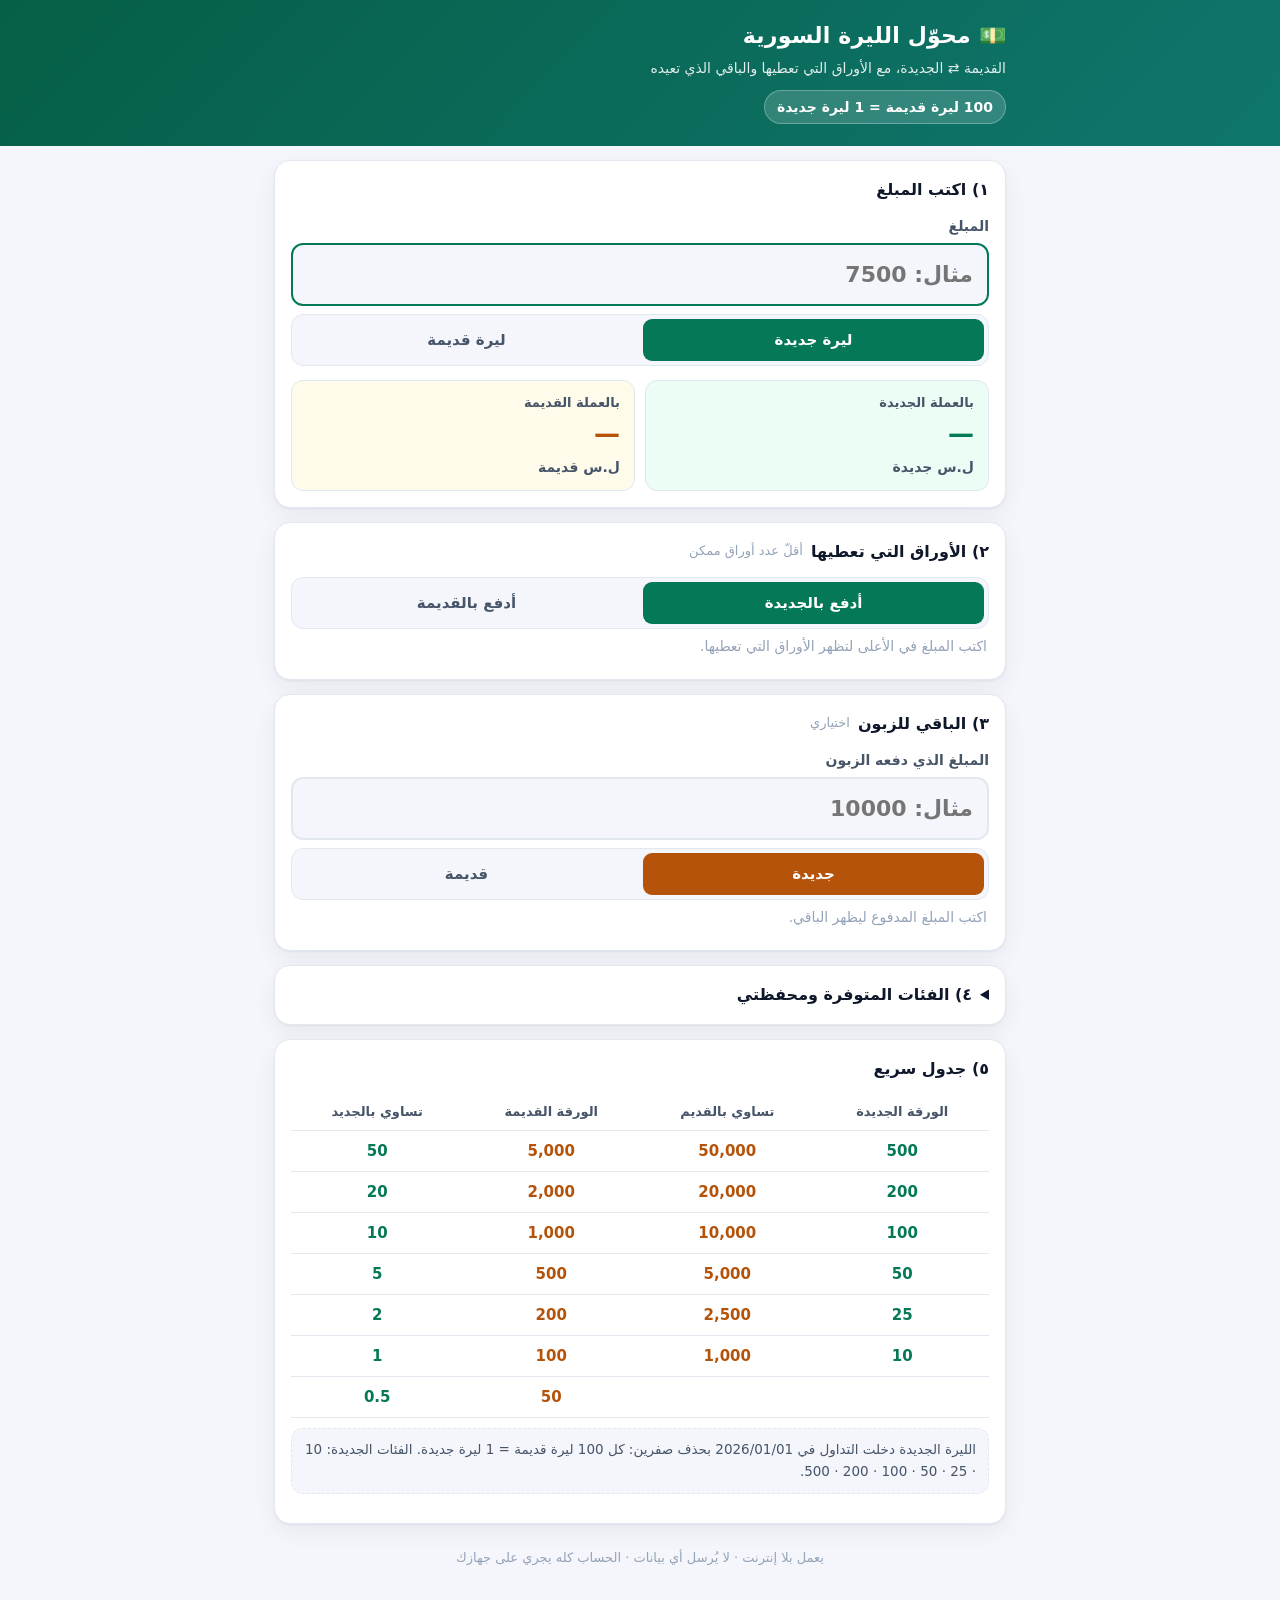
==== currency.html @ 9b1dbd96 "إضافة تطبيق محوّل الليرة السورية (قديمة ⇄ جديدة) تطبيق مستقل يعمل في المتصفح بلا إنترنت وبلا مكتبات " ====
<!DOCTYPE html>
<html lang="ar" dir="rtl">
<head>
  <meta charset="utf-8" />
  <meta name="viewport" content="width=device-width, initial-scale=1, viewport-fit=cover" />
  <title>محوّل الليرة السورية — قديمة ⇄ جديدة</title>
  <meta name="description" content="حوّل بين الليرة السورية القديمة والجديدة (حذف صفرين)، واعرف الأوراق النقدية التي تعطيها والباقي الذي تعيده." />
  <link rel="stylesheet" href="css/currency.css" />
  <link rel="manifest" href="currency.webmanifest" />
  <meta name="theme-color" content="#065f46" />
  <meta name="mobile-web-app-capable" content="yes" />
  <link rel="icon" href="data:image/svg+xml,<svg xmlns='http://www.w3.org/2000/svg' viewBox='0 0 100 100'><text y='.9em' font-size='90'>💵</text></svg>" />
</head>
<body>

  <header class="app-header">
    <div class="wrap">
      <h1>💵 محوّل الليرة السورية</h1>
      <p>القديمة ⇄ الجديدة، مع الأوراق التي تعطيها والباقي الذي تعيده</p>
      <span class="rate-badge">100 ليرة قديمة = 1 ليرة جديدة</span>
    </div>
  </header>

  <main class="wrap">

    <!-- ١) المبلغ والتحويل -->
    <section class="card">
      <h2>١) اكتب المبلغ</h2>
      <label class="field" for="amount">المبلغ</label>
      <input id="amount" type="text" inputmode="decimal" autocomplete="off" placeholder="مثال: 7500" />
      <div class="seg" id="amount-cur" role="group" aria-label="عملة المبلغ">
        <button type="button" data-cur="new" aria-pressed="true">ليرة جديدة</button>
        <button type="button" data-cur="old" aria-pressed="false">ليرة قديمة</button>
      </div>

      <div class="result">
        <div class="box n">
          <div class="lbl">بالعملة الجديدة</div>
          <div class="val" id="out-new">—</div>
          <div class="unit">ل.س جديدة</div>
        </div>
        <div class="box o">
          <div class="lbl">بالعملة القديمة</div>
          <div class="val" id="out-old">—</div>
          <div class="unit">ل.س قديمة</div>
        </div>
      </div>
      <div id="amount-err" class="warn" hidden>المبلغ غير صحيح — اكتب أرقامًا فقط.</div>
    </section>

    <!-- ٢) الأوراق التي تعطيها -->
    <section class="card">
      <h2>٢) الأوراق التي تعطيها <span class="hint">أقلّ عدد أوراق ممكن</span></h2>
      <div class="seg" id="plan-cur" role="group" aria-label="عملة الدفع">
        <button type="button" data-cur="new" aria-pressed="true">أدفع بالجديدة</button>
        <button type="button" data-cur="old" aria-pressed="false">أدفع بالقديمة</button>
      </div>
      <div id="plan-out"></div>
    </section>

    <!-- ٣) الباقي -->
    <section class="card">
      <h2>٣) الباقي للزبون <span class="hint">اختياري</span></h2>
      <label class="field" for="paid">المبلغ الذي دفعه الزبون</label>
      <input id="paid" type="text" inputmode="decimal" autocomplete="off" placeholder="مثال: 10000" />
      <div class="seg alt" id="paid-cur" role="group" aria-label="عملة المدفوع">
        <button type="button" data-cur="new" aria-pressed="true">جديدة</button>
        <button type="button" data-cur="old" aria-pressed="false">قديمة</button>
      </div>
      <div id="change-out"></div>
    </section>

    <!-- ٤) الفئات المتوفرة -->
    <section class="card">
      <details class="settings" id="settings">
        <summary>٤) الفئات المتوفرة ومحفظتي</summary>
        <p class="info-note">
          أطفئ أي فئة غير متوفرة عندك. واترك خانة العدد فارغة إذا كان لديك منها ما يكفي،
          أو اكتب عدد الأوراق التي تملكها فعلًا فيحسب البرنامج ما يمكن دفعه بها.
        </p>

        <h3 class="sub-h">الأوراق الجديدة</h3>
        <div class="den-grid" id="den-new"></div>

        <h3 class="sub-h">الأوراق القديمة</h3>
        <div class="den-grid" id="den-old"></div>

        <div class="btn-row">
          <button type="button" class="btn" id="reset-denoms">إعادة الضبط</button>
          <button type="button" class="btn" id="clear-counts">مسح الأعداد (غير محدود)</button>
        </div>
      </details>
    </section>

    <!-- ٥) جدول سريع -->
    <section class="card">
      <h2>٥) جدول سريع</h2>
      <table class="ref">
        <thead>
          <tr><th>الورقة الجديدة</th><th>تساوي بالقديم</th><th>الورقة القديمة</th><th>تساوي بالجديد</th></tr>
        </thead>
        <tbody id="ref-body"></tbody>
      </table>
      <p class="info-note">
        الليرة الجديدة دخلت التداول في 2026/01/01 بحذف صفرين: كل 100 ليرة قديمة = 1 ليرة جديدة.
        الفئات الجديدة: 10 · 25 · 50 · 100 · 200 · 500.
      </p>
    </section>

    <footer class="foot">
      يعمل بلا إنترنت · لا يُرسل أي بيانات · الحساب كله يجري على جهازك
    </footer>
  </main>

  <script src="js/currency-core.js"></script>
  <script src="js/currency-app.js"></script>
  <script>
    if ('serviceWorker' in navigator && location.protocol.indexOf('http') === 0) {
      window.addEventListener('load', function () {
        navigator.serviceWorker.register('sw.js').catch(function () { /* تجاهل بصمت */ });
      });
    }
  </script>
</body>
</html>
---- css/currency.css ----
/* =========================================================================
   currency.css — محوّل الليرة السورية (قديمة ⇄ جديدة)
   واجهة عربية من اليمين إلى اليسار، بلا أي اعتماد خارجي.
   ========================================================================= */
:root {
  --bg: #f4f6fb;
  --card: #ffffff;
  --ink: #0f172a;
  --ink-soft: #475569;
  --ink-faint: #94a3b8;
  --line: #e2e8f0;
  --brand: #047857;          /* أخضر: العملة الجديدة */
  --brand-soft: #ecfdf5;
  --alt: #b45309;            /* عنبري: العملة القديمة */
  --alt-soft: #fffbeb;
  --bad: #dc2626;
  --bad-soft: #fef2f2;
  --radius: 16px;
  --shadow: 0 1px 2px rgba(15,23,42,.05), 0 8px 24px rgba(15,23,42,.06);
}
@media (prefers-color-scheme: dark) {
  :root {
    --bg: #0b1220; --card: #131c2e; --ink: #e8eefc; --ink-soft: #a9b6d0;
    --ink-faint: #6b7a99; --line: #24304a; --brand: #34d399; --brand-soft: #06281f;
    --alt: #fbbf24; --alt-soft: #2a1f05; --bad: #f87171; --bad-soft: #2c1414;
    --shadow: 0 1px 2px rgba(0,0,0,.3), 0 8px 24px rgba(0,0,0,.35);
  }
}
* { box-sizing: border-box; }
html, body {
  margin: 0; padding: 0; background: var(--bg); color: var(--ink);
  font-family: "Segoe UI", system-ui, -apple-system, "Noto Naskh Arabic", Tahoma, sans-serif;
  font-size: 16px; line-height: 1.6; -webkit-text-size-adjust: 100%;
}
.wrap { max-width: 760px; margin: 0 auto; padding: 0 14px 56px; }

/* ---------------------------------------------------------------- الترويسة */
.app-header { background: linear-gradient(135deg, #065f46, #0f766e); color: #fff; padding: 18px 0 22px; }
.app-header .wrap { padding-bottom: 0; }
.app-header h1 { margin: 0; font-size: 22px; font-weight: 800; letter-spacing: .2px; }
.app-header p { margin: 4px 0 0; font-size: 14px; opacity: .88; }
.rate-badge {
  display: inline-block; margin-top: 10px; background: rgba(255,255,255,.16);
  border: 1px solid rgba(255,255,255,.28); padding: 5px 12px; border-radius: 99px;
  font-size: 14px; font-weight: 700;
}

/* ---------------------------------------------------------------- بطاقات */
.card {
  background: var(--card); border: 1px solid var(--line); border-radius: var(--radius);
  box-shadow: var(--shadow); padding: 16px; margin-top: 14px;
}
.card > h2 {
  margin: 0 0 12px; font-size: 16px; font-weight: 800; display: flex; gap: 8px; align-items: center;
}
.card > h2 .hint { font-size: 13px; font-weight: 500; color: var(--ink-faint); }

/* --------------------------------------------------------------- الإدخال */
label.field { display: block; font-size: 14px; font-weight: 700; color: var(--ink-soft); margin-bottom: 6px; }
input[type="text"], input[type="number"] {
  width: 100%; font: inherit; font-size: 22px; font-weight: 700; padding: 12px 14px;
  border: 2px solid var(--line); border-radius: 12px; background: var(--bg); color: var(--ink);
  text-align: right; direction: ltr; unicode-bidi: plaintext;
}
input:focus { outline: none; border-color: var(--brand); }
input.small { font-size: 16px; padding: 8px 10px; font-weight: 600; }

.seg { display: flex; gap: 6px; background: var(--bg); border: 1px solid var(--line); border-radius: 12px; padding: 4px; margin-top: 8px; }
.seg button {
  flex: 1 1 0; font: inherit; font-weight: 700; font-size: 15px; padding: 9px 6px; cursor: pointer;
  border: 0; border-radius: 9px; background: transparent; color: var(--ink-soft);
}
.seg button[aria-pressed="true"] { background: var(--brand); color: #fff; }
.seg.alt button[aria-pressed="true"] { background: var(--alt); color: #fff; }

.row { display: flex; gap: 12px; flex-wrap: wrap; }
.row > * { flex: 1 1 220px; }

/* --------------------------------------------------------------- النتيجة */
.result { margin-top: 14px; display: grid; gap: 10px; grid-template-columns: 1fr 1fr; }
@media (max-width: 520px) { .result { grid-template-columns: 1fr; } }
.result .box { border: 1px solid var(--line); border-radius: 12px; padding: 12px 14px; }
.result .box.n { background: var(--brand-soft); }
.result .box.o { background: var(--alt-soft); }
.result .lbl { font-size: 13px; font-weight: 700; color: var(--ink-soft); }
.result .val { font-size: 26px; font-weight: 800; direction: ltr; text-align: right; unicode-bidi: plaintext; }
.result .box.n .val { color: var(--brand); }
.result .box.o .val { color: var(--alt); }
.result .unit { font-size: 14px; font-weight: 700; color: var(--ink-soft); }

/* ---------------------------------------------------------------- الأوراق */
.notes { display: flex; flex-direction: column; gap: 8px; }
.note-row {
  display: flex; align-items: center; gap: 10px; padding: 9px 12px;
  border: 1px solid var(--line); border-radius: 12px; background: var(--bg);
}
.note-chip {
  flex: none; min-width: 74px; text-align: center; font-weight: 800; font-size: 15px;
  padding: 7px 8px; border-radius: 8px; color: #fff; direction: ltr;
  box-shadow: inset 0 -2px 0 rgba(0,0,0,.16);
}
.note-row .times { font-weight: 800; font-size: 18px; color: var(--ink-soft); }
.note-row .cnt { font-weight: 800; font-size: 20px; min-width: 2.2em; }
.note-row .sub { margin-inline-start: auto; font-size: 13px; color: var(--ink-faint); direction: ltr; unicode-bidi: plaintext; }
.total-line {
  margin-top: 10px; padding-top: 10px; border-top: 1px dashed var(--line);
  display: flex; justify-content: space-between; font-weight: 800; font-size: 15px;
}
.empty { color: var(--ink-faint); font-size: 14px; padding: 6px 2px; }

.warn {
  margin-top: 10px; background: var(--bad-soft); border: 1px solid var(--bad);
  color: var(--bad); border-radius: 12px; padding: 10px 12px; font-size: 14px; font-weight: 600;
}
.info-note { font-size: 13.5px; color: var(--ink-soft); background: var(--bg); border: 1px dashed var(--line);
  border-radius: 12px; padding: 10px 12px; margin-top: 10px; }

/* --------------------------------------------------------------- الإعدادات */
details.settings summary { cursor: pointer; font-weight: 800; font-size: 16px; }
.den-grid { display: grid; grid-template-columns: repeat(auto-fill, minmax(160px, 1fr)); gap: 8px; margin-top: 10px; }
.den-item { display: flex; align-items: center; gap: 8px; border: 1px solid var(--line); border-radius: 10px; padding: 7px 9px; background: var(--bg); }
.den-item input[type="checkbox"] { width: 18px; height: 18px; accent-color: var(--brand); flex: none; }
.den-item .name { font-weight: 700; font-size: 14px; direction: ltr; unicode-bidi: plaintext; }
.den-item input.count { width: 62px; margin-inline-start: auto; font-size: 14px; padding: 4px 6px; text-align: center; font-weight: 700; }
.sub-h { font-size: 14px; font-weight: 800; color: var(--ink-soft); margin: 14px 0 0; }

/* ----------------------------------------------------------------- الجدول */
table.ref { width: 100%; border-collapse: collapse; font-size: 15px; }
table.ref th, table.ref td { padding: 8px 10px; border-bottom: 1px solid var(--line); text-align: center; }
table.ref th { font-size: 13px; color: var(--ink-soft); }
table.ref td.n { color: var(--brand); font-weight: 800; direction: ltr; }
table.ref td.o { color: var(--alt); font-weight: 800; direction: ltr; }

.btn {
  font: inherit; font-weight: 700; border: 1px solid var(--line); background: var(--card); color: var(--ink);
  border-radius: 10px; padding: 8px 14px; cursor: pointer;
}
.btn:hover { border-color: var(--brand); }
.btn-row { display: flex; gap: 8px; flex-wrap: wrap; margin-top: 10px; }
footer.foot { text-align: center; color: var(--ink-faint); font-size: 13px; margin-top: 22px; line-height: 1.9; }
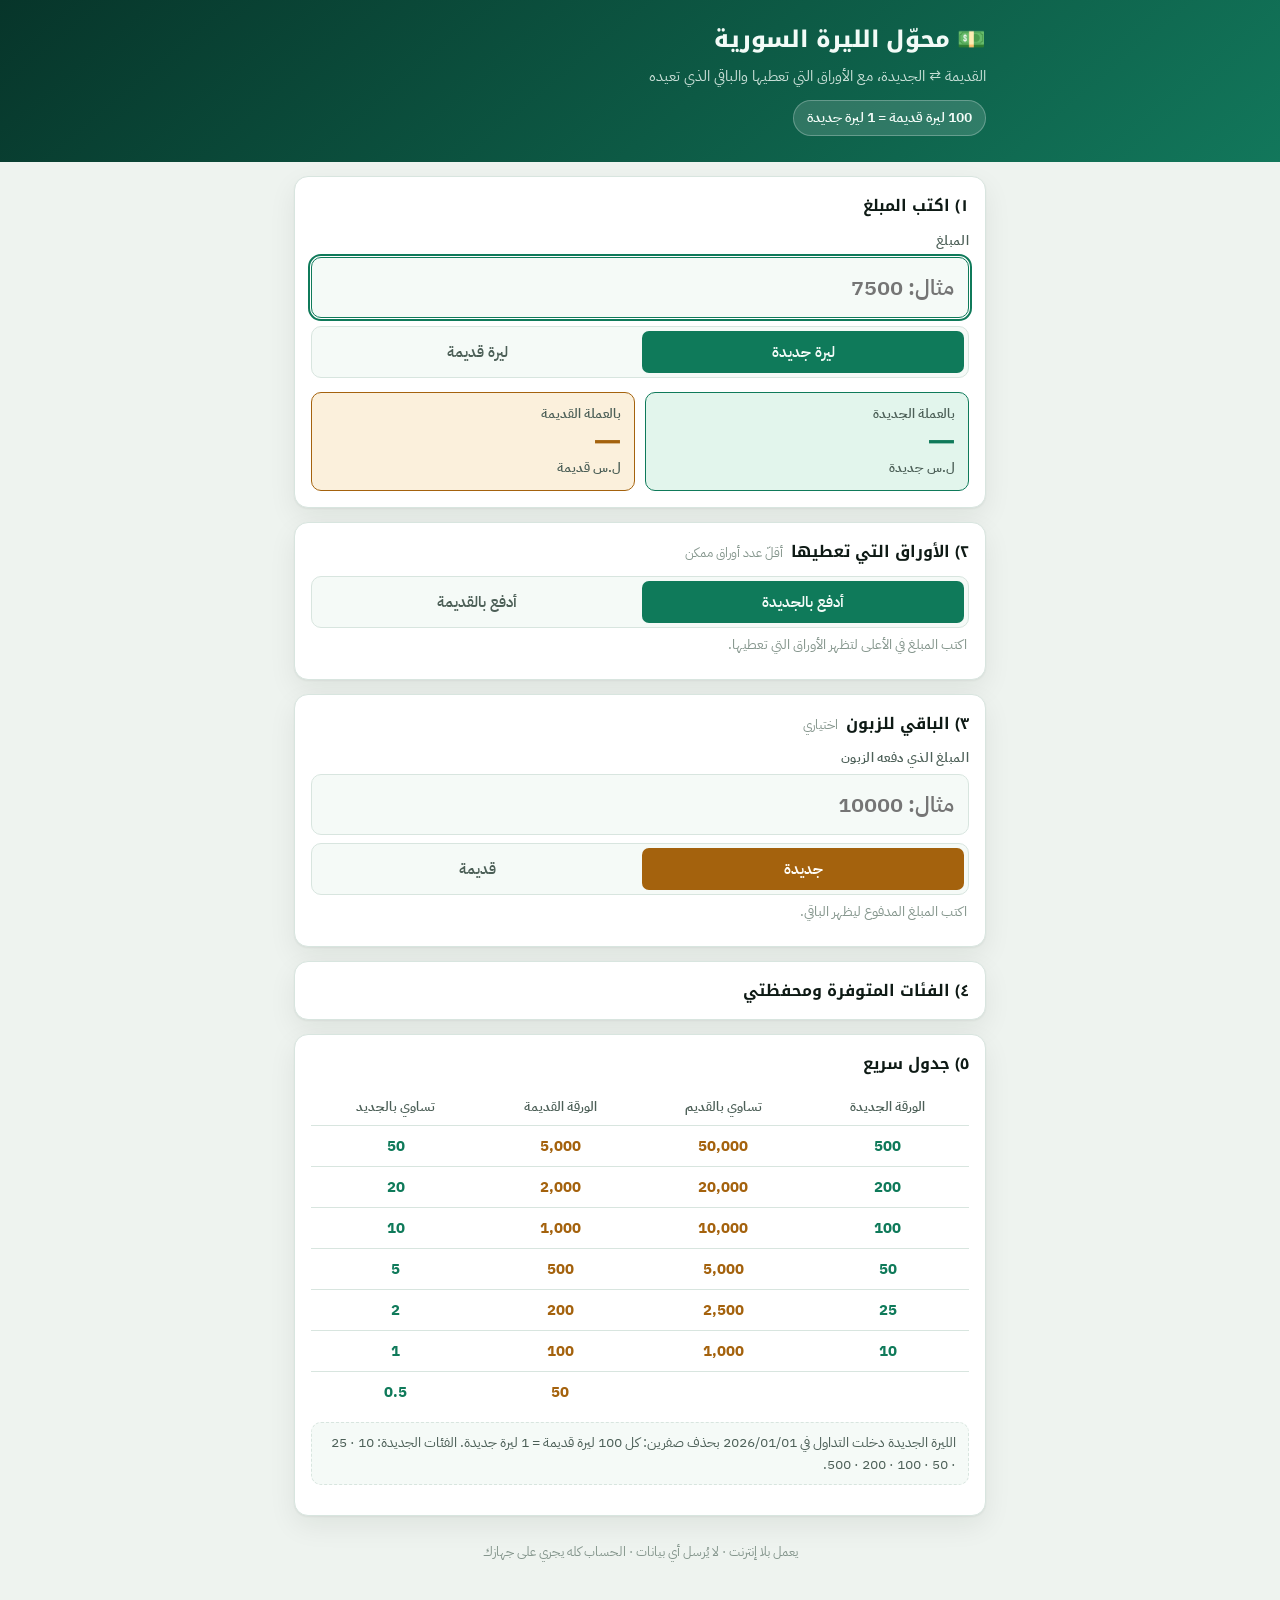
==== commit bc3fcb0d: "إخراج التطبيق: هوية بصرية جديدة ونسخة بملف واحد * إعادة صياغة الألوان كمتغيّرات تدعم الوضعين النهاري" ====
--- a/currency.html
+++ b/currency.html
@@ -3,11 +3,14 @@
 <head>
   <meta charset="utf-8" />
   <meta name="viewport" content="width=device-width, initial-scale=1, viewport-fit=cover" />
-  <title>محوّل الليرة السورية — قديمة ⇄ جديدة</title>
+  <title>محوّل الليرة السورية</title>
   <meta name="description" content="حوّل بين الليرة السورية القديمة والجديدة (حذف صفرين)، واعرف الأوراق النقدية التي تعطيها والباقي الذي تعيده." />
+  <link rel="preconnect" href="https://fonts.googleapis.com" />
+  <link rel="preconnect" href="https://fonts.gstatic.com" crossorigin />
+  <link rel="stylesheet" href="https://fonts.googleapis.com/css2?family=IBM+Plex+Sans+Arabic:wght@400;500;600;700&family=Noto+Kufi+Arabic:wght@700;800&display=swap" />
   <link rel="stylesheet" href="css/currency.css" />
   <link rel="manifest" href="currency.webmanifest" />
-  <meta name="theme-color" content="#065f46" />
+  <meta name="theme-color" content="#0d5a45" />
   <meta name="mobile-web-app-capable" content="yes" />
   <link rel="icon" href="data:image/svg+xml,<svg xmlns='http://www.w3.org/2000/svg' viewBox='0 0 100 100'><text y='.9em' font-size='90'>💵</text></svg>" />
 </head>
@@ -95,12 +98,14 @@
     <!-- ٥) جدول سريع -->
     <section class="card">
       <h2>٥) جدول سريع</h2>
-      <table class="ref">
-        <thead>
-          <tr><th>الورقة الجديدة</th><th>تساوي بالقديم</th><th>الورقة القديمة</th><th>تساوي بالجديد</th></tr>
-        </thead>
-        <tbody id="ref-body"></tbody>
-      </table>
+      <div class="table-scroll">
+        <table class="ref">
+          <thead>
+            <tr><th>الورقة الجديدة</th><th>تساوي بالقديم</th><th>الورقة القديمة</th><th>تساوي بالجديد</th></tr>
+          </thead>
+          <tbody id="ref-body"></tbody>
+        </table>
+      </div>
       <p class="info-note">
         الليرة الجديدة دخلت التداول في 2026/01/01 بحذف صفرين: كل 100 ليرة قديمة = 1 ليرة جديدة.
         الفئات الجديدة: 10 · 25 · 50 · 100 · 200 · 500.
--- a/css/currency.css
+++ b/css/currency.css
@@ -1,140 +1,249 @@
 /* =========================================================================
    currency.css — محوّل الليرة السورية (قديمة ⇄ جديدة)
-   واجهة عربية من اليمين إلى اليسار، بلا أي اعتماد خارجي.
+
+   واجهة عربية من اليمين إلى اليسار، بلا أي اعتماد خارجي سوى خطّين
+   اختياريين من Google Fonts (يعمل التطبيق كاملًا بدونهما).
+
+   الألوان كلها متغيّرات (tokens) معرّفة ثلاث مرات:
+     :root                                   → النهار (الأساس)
+     @media (prefers-color-scheme: dark)      → الليل حسب النظام
+     :root[data-theme="dark"] / ["light"]     → اختيار صريح
    ========================================================================= */
+
 :root {
-  --bg: #f4f6fb;
-  --card: #ffffff;
-  --ink: #0f172a;
-  --ink-soft: #475569;
-  --ink-faint: #94a3b8;
-  --line: #e2e8f0;
-  --brand: #047857;          /* أخضر: العملة الجديدة */
-  --brand-soft: #ecfdf5;
-  --alt: #b45309;            /* عنبري: العملة القديمة */
-  --alt-soft: #fffbeb;
-  --bad: #dc2626;
-  --bad-soft: #fef2f2;
-  --radius: 16px;
-  --shadow: 0 1px 2px rgba(15,23,42,.05), 0 8px 24px rgba(15,23,42,.06);
-}
+  /* رماديات مائلة قليلًا إلى الأخضر — لون التطبيق، لا رمادي محايد */
+  --bg: #eef3ef;
+  --surface: #ffffff;
+  --surface-2: #f5faf7;
+  --ink: #0e1a15;
+  --ink-soft: #4c5f57;
+  --ink-faint: #85968d;
+  --line: #d8e5df;
+
+  --new: #0f7a5a;          /* العملة الجديدة */
+  --new-soft: #e2f5ec;
+  --old: #a4620d;          /* العملة القديمة */
+  --old-soft: #fbf0dc;
+  --bad: #b3261e;
+  --bad-soft: #fbe9e7;
+
+  --radius: 14px;
+  --radius-sm: 10px;
+  --shadow: 0 1px 2px rgba(14,26,21,.05), 0 10px 28px rgba(14,26,21,.07);
+
+  --display: "Noto Kufi Arabic", "Segoe UI", Tahoma, system-ui, sans-serif;
+  --body: "IBM Plex Sans Arabic", "Segoe UI", Tahoma, system-ui, sans-serif;
+}
+
 @media (prefers-color-scheme: dark) {
-  :root {
-    --bg: #0b1220; --card: #131c2e; --ink: #e8eefc; --ink-soft: #a9b6d0;
-    --ink-faint: #6b7a99; --line: #24304a; --brand: #34d399; --brand-soft: #06281f;
-    --alt: #fbbf24; --alt-soft: #2a1f05; --bad: #f87171; --bad-soft: #2c1414;
-    --shadow: 0 1px 2px rgba(0,0,0,.3), 0 8px 24px rgba(0,0,0,.35);
+  :root:not([data-theme="light"]) {
+    --bg: #0b1310;
+    --surface: #12201b;
+    --surface-2: #172722;
+    --ink: #e6f1eb;
+    --ink-soft: #a6bbb1;
+    --ink-faint: #6d8279;
+    --line: #24382f;
+
+    --new: #4ade9f;
+    --new-soft: #0c2c22;
+    --old: #e0a944;
+    --old-soft: #2d2410;
+    --bad: #f0837a;
+    --bad-soft: #331816;
+
+    --shadow: 0 1px 2px rgba(0,0,0,.4), 0 10px 28px rgba(0,0,0,.45);
   }
 }
+
+:root[data-theme="dark"] {
+  --bg: #0b1310;
+  --surface: #12201b;
+  --surface-2: #172722;
+  --ink: #e6f1eb;
+  --ink-soft: #a6bbb1;
+  --ink-faint: #6d8279;
+  --line: #24382f;
+
+  --new: #4ade9f;
+  --new-soft: #0c2c22;
+  --old: #e0a944;
+  --old-soft: #2d2410;
+  --bad: #f0837a;
+  --bad-soft: #331816;
+
+  --shadow: 0 1px 2px rgba(0,0,0,.4), 0 10px 28px rgba(0,0,0,.45);
+}
+
 * { box-sizing: border-box; }
+
 html, body {
-  margin: 0; padding: 0; background: var(--bg); color: var(--ink);
-  font-family: "Segoe UI", system-ui, -apple-system, "Noto Naskh Arabic", Tahoma, sans-serif;
+  margin: 0; padding: 0; direction: rtl;
+  background: var(--bg); color: var(--ink);
+  font-family: var(--body);
   font-size: 16px; line-height: 1.6; -webkit-text-size-adjust: 100%;
 }
-.wrap { max-width: 760px; margin: 0 auto; padding: 0 14px 56px; }
+
+/* كل الأرقام بعرض ثابت حتى تصطفّ رأسيًا */
+.val, .cnt, .note-chip, .sub, table.ref td, input[type="text"] {
+  font-variant-numeric: tabular-nums;
+}
+
+.wrap { max-width: 720px; margin: 0 auto; padding: 0 14px 56px; }
 
 /* ---------------------------------------------------------------- الترويسة */
-.app-header { background: linear-gradient(135deg, #065f46, #0f766e); color: #fff; padding: 18px 0 22px; }
+.app-header {
+  background: linear-gradient(140deg, #07352a 0%, #0d5a45 55%, #12775b 100%);
+  color: #f2fbf7; padding: 22px 0 26px;
+}
 .app-header .wrap { padding-bottom: 0; }
-.app-header h1 { margin: 0; font-size: 22px; font-weight: 800; letter-spacing: .2px; }
-.app-header p { margin: 4px 0 0; font-size: 14px; opacity: .88; }
+.app-header h1 {
+  margin: 0; font-family: var(--display); font-size: 23px; font-weight: 800;
+  letter-spacing: -.2px; text-wrap: balance;
+}
+.app-header p { margin: 6px 0 0; font-size: 14.5px; color: rgba(242,251,247,.82); }
 .rate-badge {
-  display: inline-block; margin-top: 10px; background: rgba(255,255,255,.16);
-  border: 1px solid rgba(255,255,255,.28); padding: 5px 12px; border-radius: 99px;
-  font-size: 14px; font-weight: 700;
+  display: inline-block; margin-top: 12px; background: rgba(255,255,255,.14);
+  border: 1px solid rgba(255,255,255,.26); padding: 6px 13px; border-radius: 99px;
+  font-size: 14px; font-weight: 600; font-variant-numeric: tabular-nums;
 }
 
 /* ---------------------------------------------------------------- بطاقات */
 .card {
-  background: var(--card); border: 1px solid var(--line); border-radius: var(--radius);
+  background: var(--surface); border: 1px solid var(--line); border-radius: var(--radius);
   box-shadow: var(--shadow); padding: 16px; margin-top: 14px;
 }
-.card > h2 {
-  margin: 0 0 12px; font-size: 16px; font-weight: 800; display: flex; gap: 8px; align-items: center;
-}
-.card > h2 .hint { font-size: 13px; font-weight: 500; color: var(--ink-faint); }
+.card > h2, details.settings summary {
+  margin: 0 0 12px; font-family: var(--display); font-size: 16px; font-weight: 700;
+  display: flex; gap: 8px; align-items: baseline; flex-wrap: wrap;
+}
+.card > h2 .hint { font-family: var(--body); font-size: 13px; font-weight: 400; color: var(--ink-faint); }
 
 /* --------------------------------------------------------------- الإدخال */
-label.field { display: block; font-size: 14px; font-weight: 700; color: var(--ink-soft); margin-bottom: 6px; }
+label.field {
+  display: block; font-size: 12.5px; font-weight: 600; color: var(--ink-soft);
+  letter-spacing: .3px; margin-bottom: 6px;
+}
 input[type="text"], input[type="number"] {
-  width: 100%; font: inherit; font-size: 22px; font-weight: 700; padding: 12px 14px;
-  border: 2px solid var(--line); border-radius: 12px; background: var(--bg); color: var(--ink);
+  width: 100%; font: inherit; font-size: 22px; font-weight: 600; padding: 12px 14px;
+  border: 1.5px solid var(--line); border-radius: var(--radius-sm);
+  background: var(--surface-2); color: var(--ink);
   text-align: right; direction: ltr; unicode-bidi: plaintext;
 }
-input:focus { outline: none; border-color: var(--brand); }
-input.small { font-size: 16px; padding: 8px 10px; font-weight: 600; }
-
-.seg { display: flex; gap: 6px; background: var(--bg); border: 1px solid var(--line); border-radius: 12px; padding: 4px; margin-top: 8px; }
+input:focus-visible { outline: 2px solid var(--new); outline-offset: 1px; border-color: var(--new); }
+input.small { font-size: 15px; padding: 7px 9px; }
+
+.seg {
+  display: flex; gap: 4px; background: var(--surface-2); border: 1px solid var(--line);
+  border-radius: var(--radius-sm); padding: 4px; margin-top: 8px;
+}
 .seg button {
-  flex: 1 1 0; font: inherit; font-weight: 700; font-size: 15px; padding: 9px 6px; cursor: pointer;
-  border: 0; border-radius: 9px; background: transparent; color: var(--ink-soft);
-}
-.seg button[aria-pressed="true"] { background: var(--brand); color: #fff; }
-.seg.alt button[aria-pressed="true"] { background: var(--alt); color: #fff; }
-
-.row { display: flex; gap: 12px; flex-wrap: wrap; }
-.row > * { flex: 1 1 220px; }
+  flex: 1 1 0; font: inherit; font-weight: 600; font-size: 15px; padding: 9px 6px; cursor: pointer;
+  border: 0; border-radius: 7px; background: transparent; color: var(--ink-soft);
+  transition: background .12s ease, color .12s ease;
+}
+.seg button:hover { color: var(--ink); }
+.seg button:focus-visible { outline: 2px solid var(--new); outline-offset: 1px; }
+.seg button[aria-pressed="true"] { background: var(--new); color: #f2fbf7; }
+.seg.alt button[aria-pressed="true"] { background: var(--old); color: #fffdf8; }
+@media (prefers-color-scheme: dark) {
+  :root:not([data-theme="light"]) .seg button[aria-pressed="true"],
+  :root:not([data-theme="light"]) .seg.alt button[aria-pressed="true"] { color: #08120e; }
+}
+:root[data-theme="dark"] .seg button[aria-pressed="true"],
+:root[data-theme="dark"] .seg.alt button[aria-pressed="true"] { color: #08120e; }
 
 /* --------------------------------------------------------------- النتيجة */
 .result { margin-top: 14px; display: grid; gap: 10px; grid-template-columns: 1fr 1fr; }
 @media (max-width: 520px) { .result { grid-template-columns: 1fr; } }
-.result .box { border: 1px solid var(--line); border-radius: 12px; padding: 12px 14px; }
-.result .box.n { background: var(--brand-soft); }
-.result .box.o { background: var(--alt-soft); }
-.result .lbl { font-size: 13px; font-weight: 700; color: var(--ink-soft); }
-.result .val { font-size: 26px; font-weight: 800; direction: ltr; text-align: right; unicode-bidi: plaintext; }
-.result .box.n .val { color: var(--brand); }
-.result .box.o .val { color: var(--alt); }
-.result .unit { font-size: 14px; font-weight: 700; color: var(--ink-soft); }
+.result .box { border: 1px solid var(--line); border-radius: var(--radius-sm); padding: 11px 13px; }
+.result .box.n { background: var(--new-soft); border-color: var(--new); }
+.result .box.o { background: var(--old-soft); border-color: var(--old); }
+.result .lbl { font-size: 12.5px; font-weight: 600; color: var(--ink-soft); }
+.result .val {
+  font-family: var(--display); font-size: 27px; font-weight: 800; line-height: 1.25;
+  direction: ltr; text-align: right; unicode-bidi: plaintext;
+}
+.result .box.n .val { color: var(--new); }
+.result .box.o .val { color: var(--old); }
+.result .unit { font-size: 13px; font-weight: 600; color: var(--ink-soft); }
 
 /* ---------------------------------------------------------------- الأوراق */
 .notes { display: flex; flex-direction: column; gap: 8px; }
 .note-row {
-  display: flex; align-items: center; gap: 10px; padding: 9px 12px;
-  border: 1px solid var(--line); border-radius: 12px; background: var(--bg);
-}
+  display: flex; align-items: center; gap: 10px; padding: 8px 11px;
+  border: 1px solid var(--line); border-radius: var(--radius-sm); background: var(--surface-2);
+}
+/* شكل الورقة: مستطيل صغير بإطار داخلي فاتح كحواف الورقة النقدية */
 .note-chip {
-  flex: none; min-width: 74px; text-align: center; font-weight: 800; font-size: 15px;
-  padding: 7px 8px; border-radius: 8px; color: #fff; direction: ltr;
-  box-shadow: inset 0 -2px 0 rgba(0,0,0,.16);
-}
-.note-row .times { font-weight: 800; font-size: 18px; color: var(--ink-soft); }
-.note-row .cnt { font-weight: 800; font-size: 20px; min-width: 2.2em; }
-.note-row .sub { margin-inline-start: auto; font-size: 13px; color: var(--ink-faint); direction: ltr; unicode-bidi: plaintext; }
+  flex: none; min-width: 78px; text-align: center; font-family: var(--display);
+  font-weight: 700; font-size: 15px; padding: 8px 9px; border-radius: 6px;
+  color: #fff; direction: ltr;
+  box-shadow: inset 0 0 0 1px rgba(255,255,255,.35), inset 0 -2px 0 rgba(0,0,0,.18);
+}
+.note-row .times { font-weight: 600; font-size: 17px; color: var(--ink-faint); }
+.note-row .cnt { font-family: var(--display); font-weight: 700; font-size: 19px; min-width: 2.1em; }
+.note-row .sub {
+  margin-inline-start: auto; font-size: 12.5px; color: var(--ink-faint);
+  direction: ltr; unicode-bidi: plaintext; text-align: left;
+}
 .total-line {
   margin-top: 10px; padding-top: 10px; border-top: 1px dashed var(--line);
-  display: flex; justify-content: space-between; font-weight: 800; font-size: 15px;
+  display: flex; justify-content: space-between; gap: 10px; flex-wrap: wrap;
+  font-weight: 600; font-size: 14.5px;
 }
 .empty { color: var(--ink-faint); font-size: 14px; padding: 6px 2px; }
 
 .warn {
   margin-top: 10px; background: var(--bad-soft); border: 1px solid var(--bad);
-  color: var(--bad); border-radius: 12px; padding: 10px 12px; font-size: 14px; font-weight: 600;
-}
-.info-note { font-size: 13.5px; color: var(--ink-soft); background: var(--bg); border: 1px dashed var(--line);
-  border-radius: 12px; padding: 10px 12px; margin-top: 10px; }
+  color: var(--bad); border-radius: var(--radius-sm); padding: 10px 12px;
+  font-size: 14px; font-weight: 500;
+}
+.info-note {
+  font-size: 13.5px; color: var(--ink-soft); background: var(--surface-2);
+  border: 1px dashed var(--line); border-radius: var(--radius-sm);
+  padding: 9px 12px; margin-top: 10px;
+}
 
 /* --------------------------------------------------------------- الإعدادات */
-details.settings summary { cursor: pointer; font-weight: 800; font-size: 16px; }
-.den-grid { display: grid; grid-template-columns: repeat(auto-fill, minmax(160px, 1fr)); gap: 8px; margin-top: 10px; }
-.den-item { display: flex; align-items: center; gap: 8px; border: 1px solid var(--line); border-radius: 10px; padding: 7px 9px; background: var(--bg); }
-.den-item input[type="checkbox"] { width: 18px; height: 18px; accent-color: var(--brand); flex: none; }
-.den-item .name { font-weight: 700; font-size: 14px; direction: ltr; unicode-bidi: plaintext; }
-.den-item input.count { width: 62px; margin-inline-start: auto; font-size: 14px; padding: 4px 6px; text-align: center; font-weight: 700; }
-.sub-h { font-size: 14px; font-weight: 800; color: var(--ink-soft); margin: 14px 0 0; }
+details.settings summary { cursor: pointer; margin-bottom: 0; }
+details.settings summary:focus-visible { outline: 2px solid var(--new); outline-offset: 3px; }
+details.settings[open] summary { margin-bottom: 12px; }
+.den-grid { display: grid; grid-template-columns: repeat(auto-fill, minmax(165px, 1fr)); gap: 8px; margin-top: 10px; }
+.den-item {
+  display: flex; align-items: center; gap: 8px; border: 1px solid var(--line);
+  border-radius: var(--radius-sm); padding: 6px 9px; background: var(--surface-2);
+}
+.den-item input[type="checkbox"] { width: 17px; height: 17px; accent-color: var(--new); flex: none; }
+.den-item .name { font-weight: 600; font-size: 14px; direction: ltr; unicode-bidi: plaintext; }
+.den-item input.count {
+  width: 60px; margin-inline-start: auto; text-align: center; font-weight: 600;
+}
+.sub-h {
+  font-family: var(--display); font-size: 13.5px; font-weight: 700; color: var(--ink-soft);
+  margin: 16px 0 0;
+}
 
 /* ----------------------------------------------------------------- الجدول */
-table.ref { width: 100%; border-collapse: collapse; font-size: 15px; }
+.table-scroll { overflow-x: auto; }
+table.ref { width: 100%; border-collapse: collapse; font-size: 15px; min-width: 340px; }
 table.ref th, table.ref td { padding: 8px 10px; border-bottom: 1px solid var(--line); text-align: center; }
-table.ref th { font-size: 13px; color: var(--ink-soft); }
-table.ref td.n { color: var(--brand); font-weight: 800; direction: ltr; }
-table.ref td.o { color: var(--alt); font-weight: 800; direction: ltr; }
+table.ref th { font-size: 12.5px; font-weight: 600; color: var(--ink-soft); }
+table.ref tr:last-child td { border-bottom: 0; }
+table.ref td.n { color: var(--new); font-weight: 700; direction: ltr; }
+table.ref td.o { color: var(--old); font-weight: 700; direction: ltr; }
 
 .btn {
-  font: inherit; font-weight: 700; border: 1px solid var(--line); background: var(--card); color: var(--ink);
-  border-radius: 10px; padding: 8px 14px; cursor: pointer;
-}
-.btn:hover { border-color: var(--brand); }
-.btn-row { display: flex; gap: 8px; flex-wrap: wrap; margin-top: 10px; }
-footer.foot { text-align: center; color: var(--ink-faint); font-size: 13px; margin-top: 22px; line-height: 1.9; }
+  font: inherit; font-weight: 600; font-size: 14.5px; border: 1px solid var(--line);
+  background: var(--surface); color: var(--ink); border-radius: var(--radius-sm);
+  padding: 8px 14px; cursor: pointer; transition: border-color .12s ease, color .12s ease;
+}
+.btn:hover { border-color: var(--new); color: var(--new); }
+.btn:focus-visible { outline: 2px solid var(--new); outline-offset: 1px; }
+.btn-row { display: flex; gap: 8px; flex-wrap: wrap; margin-top: 12px; }
+
+footer.foot { text-align: center; color: var(--ink-faint); font-size: 12.5px; margin-top: 24px; line-height: 1.9; }
+
+@media (prefers-reduced-motion: reduce) {
+  * { transition: none !important; animation: none !important; }
+}
